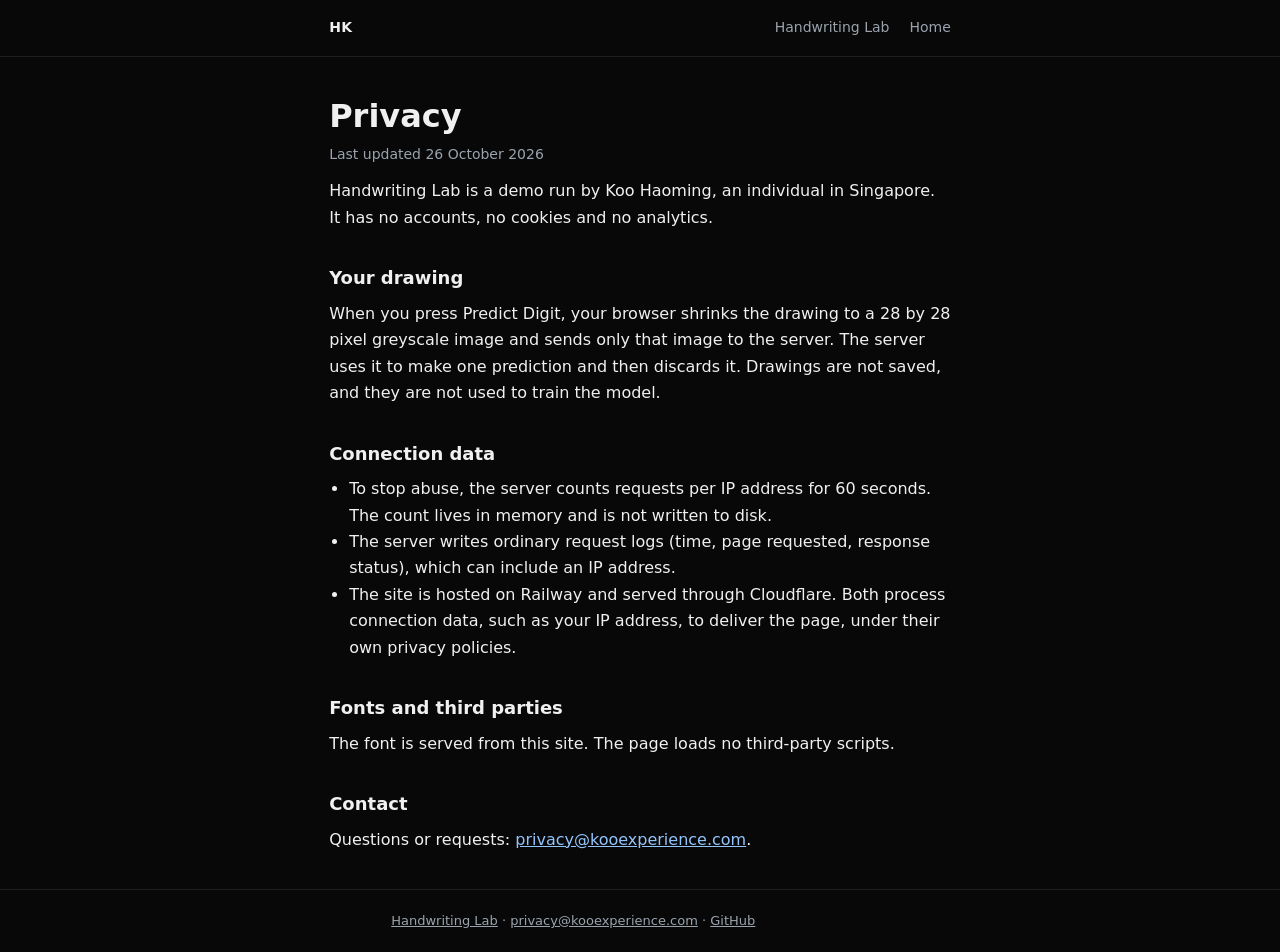
==== src/mnist_fastapi/web/privacy.html @ e456fbbb "fix(ui): render pipeline guide, drop config dump, add footer and favicon The Pipeline Guide tab prin" ====
<!DOCTYPE html>
<html lang="en">
<head>
  <meta charset="UTF-8" />
  <meta name="viewport" content="width=device-width, initial-scale=1.0" />
  <title>Privacy · Handwriting Lab</title>
  <link rel="icon" type="image/svg+xml" href="/favicon.svg" />
  <link href="/fonts/fonts.css" rel="stylesheet" />
  <style>
    *, *::before, *::after { box-sizing: border-box; }
    body {
      margin: 0;
      background: #080808;
      color: #f0f0f0;
      font: 16px/1.65 "Inter", system-ui, sans-serif;
    }
    .wrap { max-width: 65ch; margin: 0 auto; padding: 0 20px; }
    header { border-bottom: 1px solid #1e1e1e; }
    header .wrap { display: flex; align-items: center; justify-content: space-between; min-height: 56px; }
    header a { color: #9aa3ad; text-decoration: none; font-size: 14px; }
    header a:hover { color: #f0f0f0; }
    header .logo { color: #f0f0f0; font-weight: 700; letter-spacing: .02em; }
    nav { display: flex; gap: 20px; }
    main.wrap { padding-block: 40px 24px; }
    h1 { font-size: 32px; line-height: 1.2; margin: 0 0 8px; }
    h2 { font-size: 18px; margin: 32px 0 8px; }
    p, ul { margin: 0 0 12px; }
    ul { padding-left: 20px; }
    .meta { color: #9aa3ad; font-size: 14px; }
    a { color: #93c5fd; }
    a:focus-visible { outline: 2px solid #3b82f6; outline-offset: 2px; border-radius: 2px; }
    footer { border-top: 1px solid #1e1e1e; padding: 20px 0; font-size: 13px; color: #9aa3ad; }
    footer a { color: #9aa3ad; }
  </style>
</head>
<body>
  <header>
    <div class="wrap">
      <a class="logo" href="https://kooexperience.com/">HK</a>
      <nav>
        <a href="/">Handwriting Lab</a>
        <a href="https://kooexperience.com/">Home</a>
      </nav>
    </div>
  </header>
  <main class="wrap">
    <h1>Privacy</h1>
    <p class="meta">Last updated 26 October 2026</p>

    <p>Handwriting Lab is a demo run by Koo Haoming, an individual in Singapore. It has no accounts, no cookies and no analytics.</p>

    <h2>Your drawing</h2>
    <p>When you press Predict Digit, your browser shrinks the drawing to a 28 by 28 pixel greyscale image and sends only that image to the server. The server uses it to make one prediction and then discards it. Drawings are not saved, and they are not used to train the model.</p>

    <h2>Connection data</h2>
    <ul>
      <li>To stop abuse, the server counts requests per IP address for 60 seconds. The count lives in memory and is not written to disk.</li>
      <li>The server writes ordinary request logs (time, page requested, response status), which can include an IP address.</li>
      <li>The site is hosted on Railway and served through Cloudflare. Both process connection data, such as your IP address, to deliver the page, under their own privacy policies.</li>
    </ul>

    <h2>Fonts and third parties</h2>
    <p>The font is served from this site. The page loads no third-party scripts.</p>

    <h2>Contact</h2>
    <p>Questions or requests: <a href="mailto:privacy@kooexperience.com">privacy@kooexperience.com</a>.</p>
  </main>
  <footer>
    <div class="wrap">
      <a href="/">Handwriting Lab</a> · <a href="mailto:privacy@kooexperience.com">privacy@kooexperience.com</a> · <a href="https://github.com/haomingkoo/handwriting-lab">GitHub</a>
    </div>
  </footer>
</body>
</html>
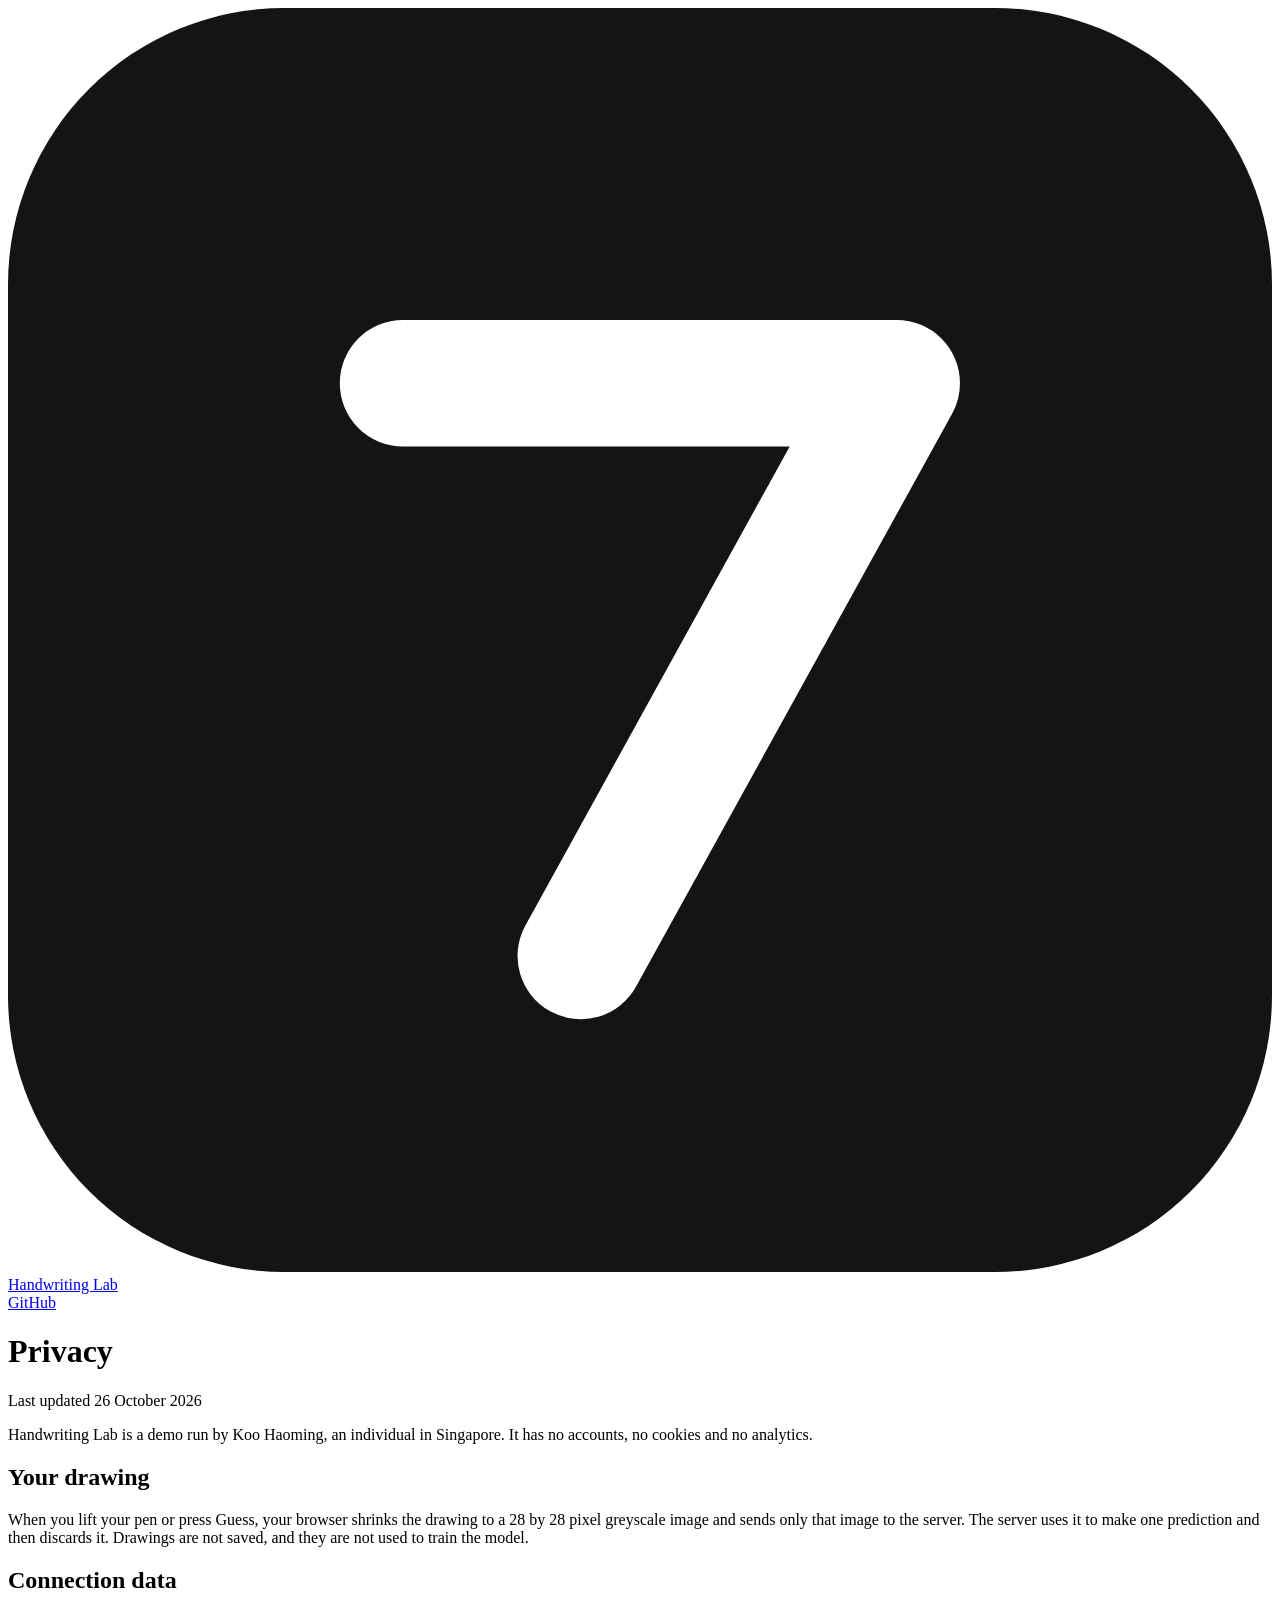
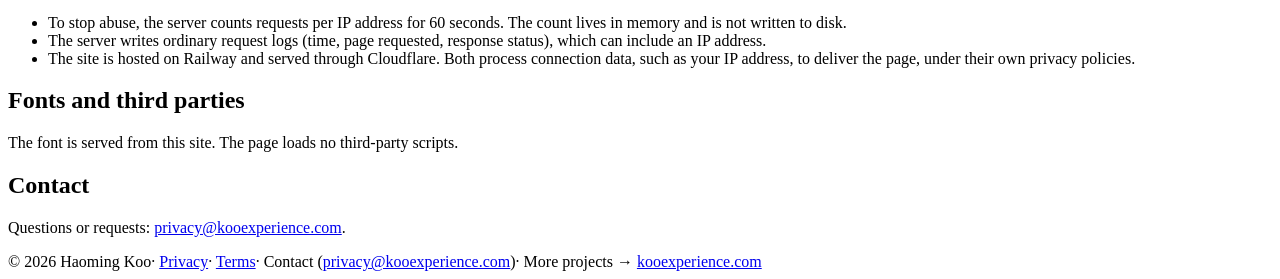
==== commit ea792c75: "feat(ui): redesign as a light sketchbook with a plain answer Replaces the dark lab template with the" ====
--- a/src/mnist_fastapi/web/privacy.html
+++ b/src/mnist_fastapi/web/privacy.html
@@ -3,54 +3,33 @@
 <head>
   <meta charset="UTF-8" />
   <meta name="viewport" content="width=device-width, initial-scale=1.0" />
-  <title>Privacy · Handwriting Lab</title>
+  <title>Privacy: Handwriting Lab</title>
+  <meta name="description" content="What Handwriting Lab does with your drawing: one guess, then it is discarded." />
   <link rel="icon" type="image/svg+xml" href="/favicon.svg" />
   <link href="/fonts/fonts.css" rel="stylesheet" />
-  <style>
-    *, *::before, *::after { box-sizing: border-box; }
-    body {
-      margin: 0;
-      background: #080808;
-      color: #f0f0f0;
-      font: 16px/1.65 "Inter", system-ui, sans-serif;
-    }
-    .wrap { max-width: 65ch; margin: 0 auto; padding: 0 20px; }
-    header { border-bottom: 1px solid #1e1e1e; }
-    header .wrap { display: flex; align-items: center; justify-content: space-between; min-height: 56px; }
-    header a { color: #9aa3ad; text-decoration: none; font-size: 14px; }
-    header a:hover { color: #f0f0f0; }
-    header .logo { color: #f0f0f0; font-weight: 700; letter-spacing: .02em; }
-    nav { display: flex; gap: 20px; }
-    main.wrap { padding-block: 40px 24px; }
-    h1 { font-size: 32px; line-height: 1.2; margin: 0 0 8px; }
-    h2 { font-size: 18px; margin: 32px 0 8px; }
-    p, ul { margin: 0 0 12px; }
-    ul { padding-left: 20px; }
-    .meta { color: #9aa3ad; font-size: 14px; }
-    a { color: #93c5fd; }
-    a:focus-visible { outline: 2px solid #3b82f6; outline-offset: 2px; border-radius: 2px; }
-    footer { border-top: 1px solid #1e1e1e; padding: 20px 0; font-size: 13px; color: #9aa3ad; }
-    footer a { color: #9aa3ad; }
-  </style>
+  <link href="/site.css" rel="stylesheet" />
 </head>
 <body>
-  <header>
+  <header class="site-header">
     <div class="wrap">
-      <a class="logo" href="https://kooexperience.com/">HK</a>
-      <nav>
-        <a href="/">Handwriting Lab</a>
-        <a href="https://kooexperience.com/">Home</a>
+      <a class="wordmark" href="/">
+        <svg viewBox="0 0 32 32" aria-hidden="true"><rect width="32" height="32" rx="7" fill="#141414"/><path d="M10 9.5h12.5L14.5 24" fill="none" stroke="#fff" stroke-width="3.2" stroke-linecap="round" stroke-linejoin="round"/></svg>
+        Handwriting Lab
+      </a>
+      <nav class="site-nav" aria-label="Main">
+        <a href="https://github.com/haomingkoo/handwriting-lab" rel="noopener">GitHub</a>
       </nav>
     </div>
   </header>
-  <main class="wrap">
+  <main class="wrap legal">
+
     <h1>Privacy</h1>
     <p class="meta">Last updated 26 October 2026</p>
 
     <p>Handwriting Lab is a demo run by Koo Haoming, an individual in Singapore. It has no accounts, no cookies and no analytics.</p>
 
     <h2>Your drawing</h2>
-    <p>When you press Predict Digit, your browser shrinks the drawing to a 28 by 28 pixel greyscale image and sends only that image to the server. The server uses it to make one prediction and then discards it. Drawings are not saved, and they are not used to train the model.</p>
+    <p>When you lift your pen or press Guess, your browser shrinks the drawing to a 28 by 28 pixel greyscale image and sends only that image to the server. The server uses it to make one prediction and then discards it. Drawings are not saved, and they are not used to train the model.</p>
 
     <h2>Connection data</h2>
     <ul>
@@ -65,9 +44,13 @@
     <h2>Contact</h2>
     <p>Questions or requests: <a href="mailto:privacy@kooexperience.com">privacy@kooexperience.com</a>.</p>
   </main>
-  <footer>
+  <footer class="site-footer">
     <div class="wrap">
-      <a href="/">Handwriting Lab</a> · <a href="mailto:privacy@kooexperience.com">privacy@kooexperience.com</a> · <a href="https://github.com/haomingkoo/handwriting-lab">GitHub</a>
+      <span>&copy; 2026 Haoming Koo</span><span class="sep" aria-hidden="true">&middot;</span>
+      <a href="/privacy">Privacy</a><span class="sep" aria-hidden="true">&middot;</span>
+      <a href="/terms">Terms</a><span class="sep" aria-hidden="true">&middot;</span>
+      <span>Contact (<a href="mailto:privacy@kooexperience.com">privacy@kooexperience.com</a>)</span><span class="sep" aria-hidden="true">&middot;</span>
+      <span>More projects &rarr; <a href="https://kooexperience.com/">kooexperience.com</a></span>
     </div>
   </footer>
 </body>
